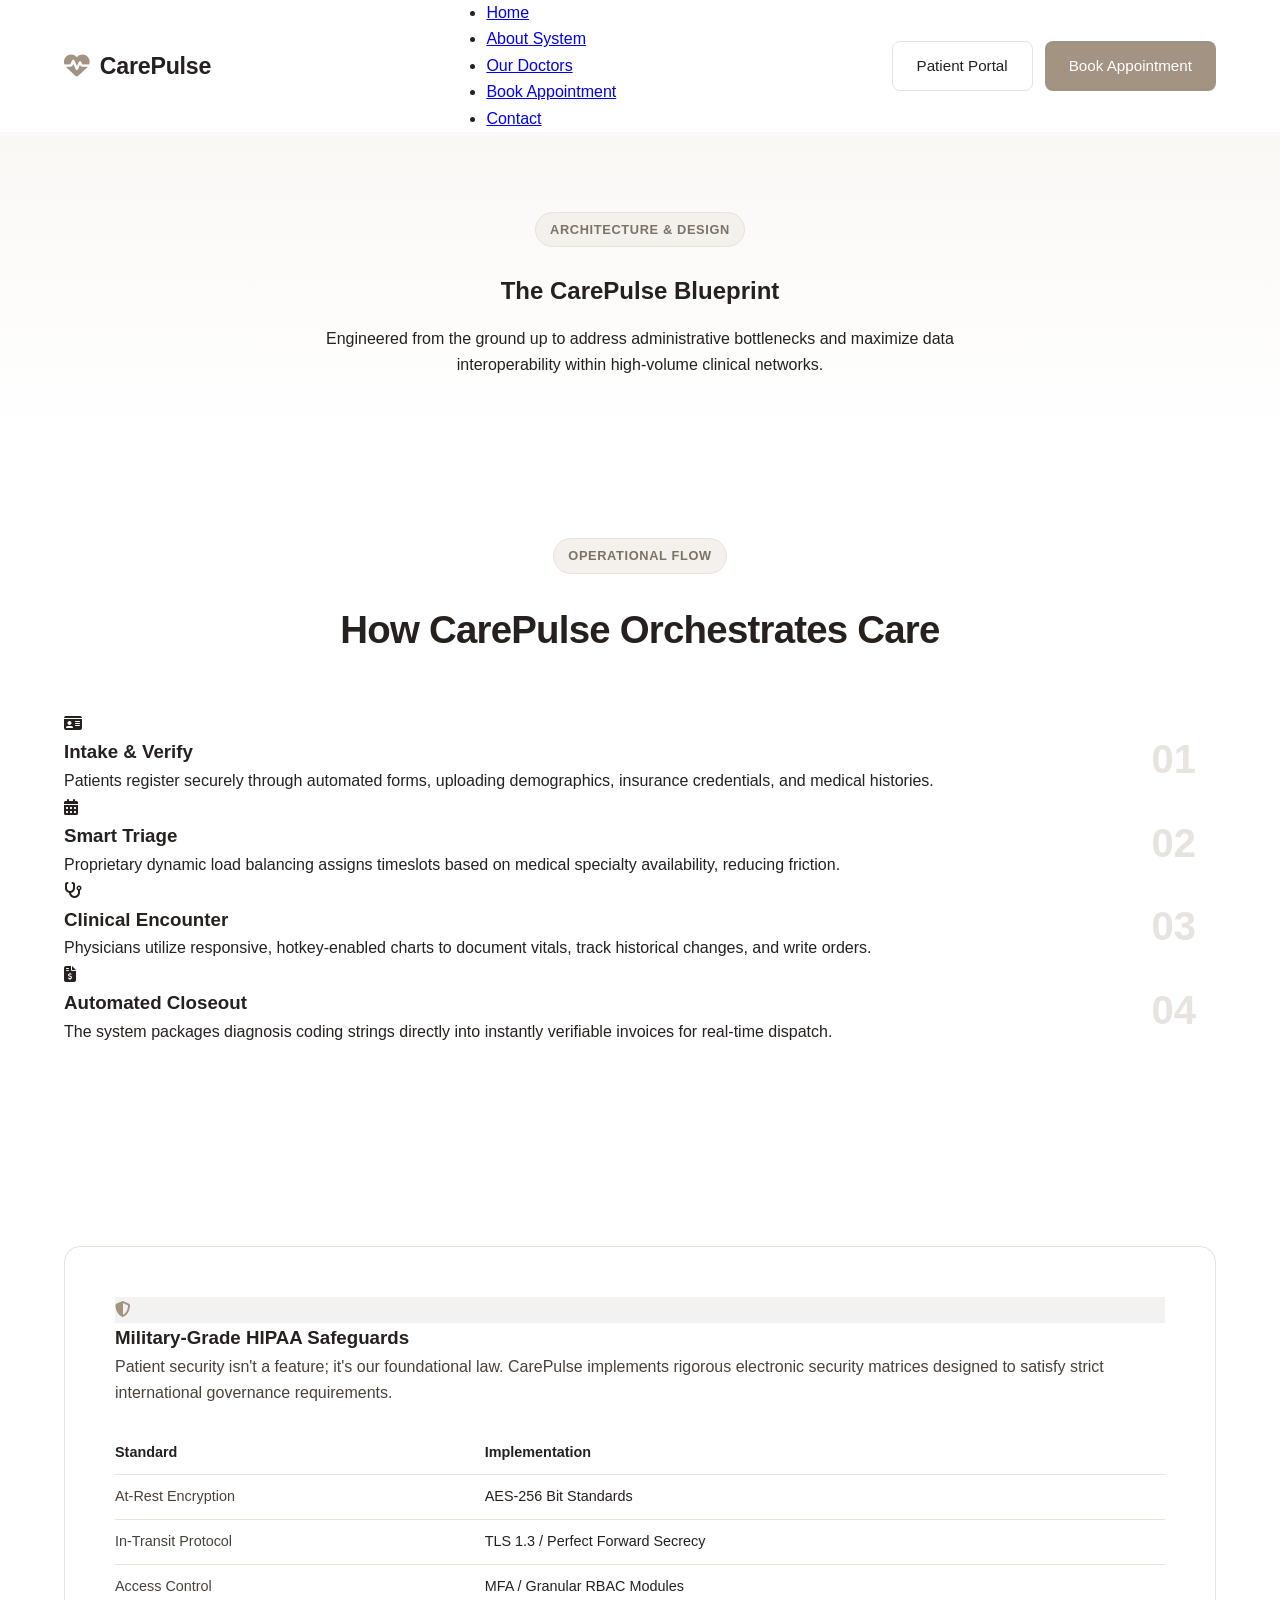
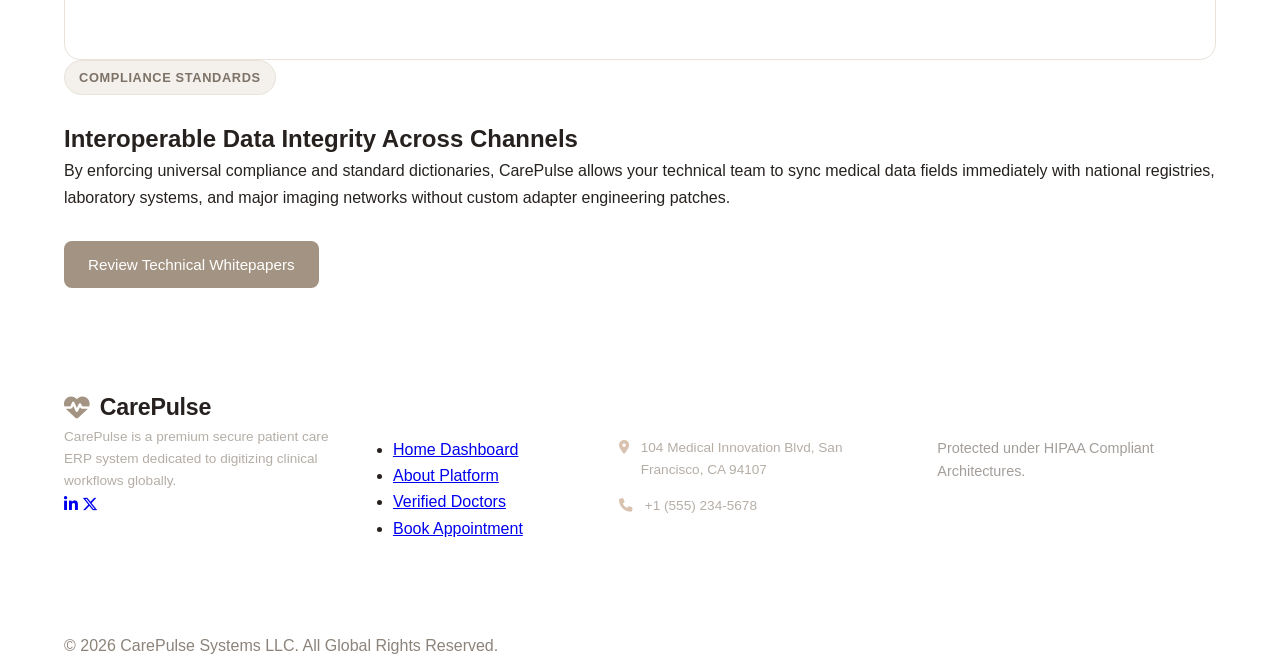
==== about.html @ c85071f4 "first commit" ====
<!DOCTYPE html>
<html lang="en">
<head>
    <meta charset="UTF-8">
    <meta name="viewport" content="width=device-width, initial-scale=1.0">
    <title>About CarePulse | Enterprise Health Ecosystem Architecture</title>
    <link rel="stylesheet" href="style.css">
    <link rel="stylesheet" href="https://cdnjs.cloudflare.com/ajax/libs/font-awesome/6.4.0/css/all.min.css">
    <link href="https://fonts.googleapis.com/css2?family=Inter:wght@300;400;500;600;700&display=swap" rel="stylesheet">
</head>
<body>

    <!-- SITE HEADER -->
    <header class="site-header">
        <div class="container header-container">
            <div class="logo">
                <i class="fa-solid fa-heart-pulse pulse-icon"></i>
                <span>Care<span class="accent-text">Pulse</span></span>
            </div>
            <nav class="main-nav">
                <ul>
                    <li><a href="index.html">Home</a></li>
                    <li><a href="about.html" class="active">About System</a></li>
                    <li><a href="doctors.html">Our Doctors</a></li>
                    <li><a href="appointment.html">Book Appointment</a></li>
                    <li><a href="contact.html">Contact</a></li>
                </ul>
            </nav>
            <div class="header-cta">
                <a href="appointment.html" class="btn btn-outline">Patient Portal</a>
                <a href="appointment.html" class="btn btn-primary">Book Appointment</a>
            </div>
        </div>
    </header>

    <main>
        <!-- INNER BREADCRUMB HERO -->
        <section class="hero-section" style="padding: 80px 0 60px 0; min-height: auto; text-align: center;">
            <div class="container">
                <span class="badge">Architecture & Design</span>
                <h1 style="margin-bottom: 15px;">The CarePulse Blueprint</h1>
                <p style="max-width: 700px; margin: 0 auto;">Engineered from the ground up to address administrative bottlenecks and maximize data interoperability within high-volume clinical networks.</p>
            </div>
        </section>

        <!-- SYSTEM PROCESS SEQUENCE -->
        <section class="about-section">
            <div class="container">
                <div class="section-header" style="text-align: center; margin-bottom: 50px;">
                    <span class="badge">Operational Flow</span>
                    <h2>How CarePulse Orchestrates Care</h2>
                </div>
                
                <div class="features-grid" style="grid-template-columns: repeat(4, 1fr); gap: 24px;">
                    <div class="feature-card" style="position: relative;">
                        <div style="font-size: 2.5rem; font-weight: 700; color: var(--primary); opacity: 0.25; position: absolute; top: 15px; right: 20px;">01</div>
                        <div class="feature-icon"><i class="fa-solid fa-id-card"></i></div>
                        <h3>Intake & Verify</h3>
                        <p>Patients register securely through automated forms, uploading demographics, insurance credentials, and medical histories.</p>
                    </div>
                    <div class="feature-card" style="position: relative;">
                        <div style="font-size: 2.5rem; font-weight: 700; color: var(--primary); opacity: 0.25; position: absolute; top: 15px; right: 20px;">02</div>
                        <div class="feature-icon"><i class="fa-solid fa-calendar-days"></i></div>
                        <h3>Smart Triage</h3>
                        <p>Proprietary dynamic load balancing assigns timeslots based on medical specialty availability, reducing friction.</p>
                    </div>
                    <div class="feature-card" style="position: relative;">
                        <div style="font-size: 2.5rem; font-weight: 700; color: var(--primary); opacity: 0.25; position: absolute; top: 15px; right: 20px;">03</div>
                        <div class="feature-icon"><i class="fa-solid fa-stethoscope"></i></div>
                        <h3>Clinical Encounter</h3>
                        <p>Physicians utilize responsive, hotkey-enabled charts to document vitals, track historical changes, and write orders.</p>
                    </div>
                    <div class="feature-card" style="position: relative;">
                        <div style="font-size: 2.5rem; font-weight: 700; color: var(--primary); opacity: 0.25; position: absolute; top: 15px; right: 20px;">04</div>
                        <div class="feature-icon"><i class="fa-solid fa-file-invoice-dollar"></i></div>
                        <h3>Automated Closeout</h3>
                        <p>The system packages diagnosis coding strings directly into instantly verifiable invoices for real-time dispatch.</p>
                    </div>
                </div>
            </div>
        </section>

        <!-- SECURITY & COMPLIANCE FEATURE SECTION -->
        <section class="features-section" style="background-color: var(--light);">
            <div class="container about-container" style="align-items: center;">
                <div class="feature-card" style="background: var(--white); padding: 50px; border-radius: 16px; border: 1px solid var(--border-color);">
                    <div class="feature-icon" style="background: rgba(142, 128, 116, 0.1); color: var(--primary);"><i class="fa-solid fa-shield-halved"></i></div>
                    <h3>Military-Grade HIPAA Safeguards</h3>
                    <p style="margin-bottom: 24px; color: var(--secondary);">Patient security isn't a feature; it's our foundational law. CarePulse implements rigorous electronic security matrices designed to satisfy strict international governance requirements.</p>
                    <table style="width: 100%; border-collapse: collapse; text-align: left; font-size: 0.9rem;">
                        <tr style="border-bottom: 1px solid var(--border-color);">
                            <th style="padding: 10px 0; font-weight: 600; color: var(--dark);">Standard</th>
                            <th style="padding: 10px 0; font-weight: 600; color: var(--dark);">Implementation</th>
                        </tr>
                        <tr style="border-bottom: 1px solid var(--border-color);">
                            <td style="padding: 10px 0; color: var(--secondary);">At-Rest Encryption</td>
                            <td style="padding: 10px 0; font-weight: 500;">AES-256 Bit Standards</td>
                        </tr>
                        <tr style="border-bottom: 1px solid var(--border-color);">
                            <td style="padding: 10px 0; color: var(--secondary);">In-Transit Protocol</td>
                            <td style="padding: 10px 0; font-weight: 500;">TLS 1.3 / Perfect Forward Secrecy</td>
                        </tr>
                        <tr>
                            <td style="padding: 10px 0; color: var(--secondary);">Access Control</td>
                            <td style="padding: 10px 0; font-weight: 500;">MFA / Granular RBAC Modules</td>
                        </tr>
                    </table>
                </div>
                <div class="about-content">
                    <span class="badge">Compliance Standards</span>
                    <h2>Interoperable Data Integrity Across Channels</h2>
                    <p>By enforcing universal compliance and standard dictionaries, CarePulse allows your technical team to sync medical data fields immediately with national registries, laboratory systems, and major imaging networks without custom adapter engineering patches.</p>
                    <div style="margin-top: 30px;">
                        <a href="contact.html" class="btn btn-primary">Review Technical Whitepapers</a>
                    </div>
                </div>
            </div>
        </section>
    </main>

    <!-- FOOTER -->
    <footer class="site-footer">
        <div class="container footer-grid">
            <div class="footer-col brand-col">
                <div class="logo"><i class="fa-solid fa-heart-pulse"></i><span>Care<span class="accent-text">Pulse</span></span></div>
                <p class="footer-desc">CarePulse is a premium secure patient care ERP system dedicated to digitizing clinical workflows globally.</p>
                <div class="social-links">
                    <a href="https://linkedin.com" target="_blank"><i class="fa-brands fa-linkedin-in"></i></a>
                    <a href="https://twitter.com" target="_blank"><i class="fa-brands fa-x-twitter"></i></a>
                </div>
            </div>
            <div class="footer-col">
                <h3>Quick Links</h3>
                <ul class="footer-links">
                    <li><a href="index.html">Home Dashboard</a></li>
                    <li><a href="about.html">About Platform</a></li>
                    <li><a href="doctors.html">Verified Doctors</a></li>
                    <li><a href="appointment.html">Book Appointment</a></li>
                </ul>
            </div>
            <div class="footer-col contact-col">
                <h3>Corporate Address</h3>
                <ul class="contact-info">
                    <li><i class="fa-solid fa-location-dot"></i><span>104 Medical Innovation Blvd, San Francisco, CA 94107</span></li>
                    <li><i class="fa-solid fa-phone"></i><span>+1 (555) 234-5678</span></li>
                </ul>
            </div>
            <div class="footer-col">
                <h3>System Updates</h3>
                <p style="font-size: 0.9rem; color: #a39e9a; line-height: 1.6;">Protected under HIPAA Compliant Architectures.</p>
            </div>
        </div>
        <div class="footer-bottom"><div class="container footer-bottom-container"><p>&copy; 2026 CarePulse Systems LLC. All Global Rights Reserved.</p></div></div>
    </footer>

</body>
</html>
---- style.css ----
/* 
========================================================================
   CAREPULSE SYSTEM - PROFESSIONAL EXTERNAL STYLING
   PALETTE: Premium Greige, Oatmeal, & Soft Nude Accent
========================================================================
*/

/* --- Root Variables for Greige & Nude Palette --- */
:root {
    --primary: #a39382;            /* Sophisticated Warm Greige / Stone */
    --primary-light: #f4f0eb;      /* Soft Oatmeal / Pale Nude background tint */
    --secondary: #4a413a;          /* Deep Walnut Charcoal for grounding & contrast */
    --secondary-light: #faf8f5;    /* Pristine Linen Off-White */
    --nude-accent: #d9c3b0;        /* Warm Flesh / Sand Nude for premium highlights */
    --dark: #26211e;               /* Rich Espresso Dark for ultra-readable text */
    --light: #ffffff;              /* Pure White background */
    --gray-bg: #fbfaf8;            /* Softly tinted background */
    --text-muted: #7c7267;         /* Ash-greige for beautiful body text */
    --border-color: #e8e2db;       /* Subtle, clean layout borders */
    --shadow: 0 12px 40px rgba(74, 65, 58, 0.04); /* Soft, elegant shadow depth */
    --transition: all 0.35s cubic-bezier(0.25, 1, 0.5, 1); /* Silk-smooth animations */
}

/* --- Base Resets & Typography --- */
* {
    margin: 0;
    padding: 0;
    box-sizing: border-box;
}

html {
    scroll-behavior: smooth;
    font-family: -apple-system, BlinkMacSystemFont, 'Segoe UI', Roboto, Helvetica, Arial, sans-serif;
    color: var(--dark);
    background-color: var(--light);
    -webkit-font-smoothing: antialiased;
}

body {
    line-height: 1.65;
}

.container {
    width: 100%;
    max-width: 1200px;
    margin: 0 auto;
    padding: 0 24px;
}

.text-center { text-align: center; }

/* --- Buttons Styles --- */
.btn {
    display: inline-flex;
    align-items: center;
    gap: 8px;
    padding: 11px 24px;
    border-radius: 8px;
    font-weight: 500;
    font-size: 0.95rem;
    text-decoration: none;
    transition: var(--transition);
    cursor: pointer;
    border: none;
}

.btn-primary {
    background-color: var(--primary);
    color: var(--light);
}
.btn-primary:hover {
    background-color: var(--secondary);
    transform: translateY(-2px);
    box-shadow: 0 5px 15px rgba(74, 65, 58, 0.15);
}

.btn-secondary {
    background-color: var(--primary-light);
    color: var(--secondary);
}
.btn-secondary:hover {
    background-color: var(--nude-accent);
    color: var(--dark);
    transform: translateY(-2px);
}

.btn-outline {
    border: 1px solid var(--border-color);
    background: transparent;
    color: var(--dark);
}
.btn-outline:hover {
    background: var(--primary-light);
    border-color: var(--primary);
}

.btn-lg {
    padding: 14px 32px;
    font-size: 1.05rem;
}

/* --- Global Section Utilities --- */
section {
    padding: 100px 0;
}
.section-header h2 {
    font-size: 2.4rem;
    font-weight: 600;
    letter-spacing: -0.02em;
    color: var(--dark);
    margin-bottom: 14px;
}
.section-header .subtitle {
    max-width: 600px;
    margin: 0 auto 60px auto;
    color: var(--text-muted);
    font-size: 1.05rem;
}

/* ==========================================
   1. HEADER SECTION
========================================== */
.main-header {
    background-color: rgba(255, 255, 255, 0.95);
    backdrop-filter: blur(8px);
    border-bottom: 1px solid var(--border-color);
    position: sticky;
    top: 0;
    z-index: 1000;
    padding: 16px 0;
}

.header-container {
    display: flex;
    justify-content: space-between;
    align-items: center;
}

.logo {
    display: flex;
    align-items: center;
    gap: 10px;
    font-size: 1.45rem;
    font-weight: 600;
    letter-spacing: -0.01em;
    color: var(--dark);
}
.logo i {
    color: var(--primary);
    font-size: 1.6rem;
}
.logo .highlight {
    color: var(--nude-accent);
}

.navbar {
    display: flex;
    gap: 32px;
}
.navbar a {
    text-decoration: none;
    color: var(--text-muted);
    font-weight: 500;
    font-size: 0.95rem;
    transition: var(--transition);
}
.navbar a:hover, .navbar a.active {
    color: var(--dark);
}

.header-cta {
    display: flex;
    gap: 12px;
}

/* ==========================================
   2. HERO SECTION (Richly Animated CSS Visuals)
========================================== */
.hero-section {
    background: linear-gradient(180deg, var(--secondary-light) 0%, var(--light) 100%);
    padding: 110px 0;
    overflow: hidden;
}

.hero-grid {
    display: grid;
    grid-template-columns: 1.05fr 0.95fr;
    align-items: center;
    gap: 50px;
}

.badge {
    background-color: var(--primary-light);
    color: var(--text-muted);
    border: 1px solid var(--border-color);
    padding: 6px 14px;
    border-radius: 30px;
    font-size: 0.8rem;
    font-weight: 600;
    letter-spacing: 0.05em;
    text-transform: uppercase;
    display: inline-block;
    margin-bottom: 24px;
}

.hero-content h1 {
    font-size: 3.2rem;
    font-weight: 700;
    line-height: 1.15;
    letter-spacing: -0.03em;
    color: var(--dark);
    margin-bottom: 24px;
}

.hero-content p {
    font-size: 1.1rem;
    color: var(--text-muted);
    margin-bottom: 40px;
    max-width: 500px;
}

.hero-actions {
    display: flex;
    gap: 14px;
}

/* --- Complex Vector Medical Canvas Styling --- */
.animated-graphic-container {
    position: relative;
    width: 100%;
    height: 440px;
    display: flex;
    justify-content: center;
    align-items: center;
    background-color: var(--secondary-light);
    border-radius: 24px;
    border: 1px solid var(--border-color);
    overflow: hidden;
}

/* Diagnostic Radial Target Grid */
.circle-bg {
    position: absolute;
    width: 300px;
    height: 300px;
    background: radial-gradient(circle, rgba(163,147,130,0.15) 0%, transparent 70%);
    border-radius: 50%;
    animation: pulseBg 4s infinite ease-in-out;
}

/* Orbiting Ring 1: Telehealth Rotation Matrix */
.circle-orbit-1 {
    position: absolute;
    width: 220px;
    height: 220px;
    border: 1px dashed var(--nude-accent);
    border-radius: 50%;
    animation: spinClockwise 25s linear infinite;
}

/* Orbiting Ring 2: Core Medical Scanning Interface Boundaries */
.circle-orbit-2 {
    position: absolute;
    width: 360px;
    height: 360px;
    border: 1px solid rgba(163,147,130,0.12);
    border-radius: 50%;
    animation: spinCounterClockwise 35s linear infinite;
}

/* Centerpiece Clinical Icon Node */
.main-graphic-icon {
    font-size: 7.5rem;
    color: var(--primary);
    z-index: 5;
    filter: drop-shadow(0 12px 24px rgba(74, 65, 58, 0.12));
    animation: floatMain 6s infinite ease-in-out;
}

/* Pure CSS Heartbeat Pulse-Wave Tracker Component */
.animated-graphic-container::before {
    content: "";
    position: absolute;
    width: 140px;
    height: 60px;
    bottom: 30px;
    left: 30px;
    opacity: 0.25;
    background: linear-gradient(90deg, transparent 0%, var(--primary) 50%, transparent 100%);
    background-size: 200% 100%;
    clip-path: polygon(0% 50%, 20% 50%, 30% 20%, 40% 80%, 50% 40%, 55% 50%, 70% 50%, 80% 10%, 90% 90%, 100% 50%);
    animation: pulseWave 3s infinite linear;
    z-index: 2;
}

/* Clinical Analytics Overlay Card 1 */
.floating-card {
    position: absolute;
    background: var(--light);
    padding: 14px 20px;
    border-radius: 12px;
    border: 1px solid var(--border-color);
    box-shadow: var(--shadow);
    display: flex;
    align-items: center;
    gap: 14px;
    z-index: 10;
}
.floating-card h4 { font-size: 0.9rem; font-weight: 600; color: var(--dark); }
.floating-card p { font-size: 0.75rem; color: var(--text-muted); }
.floating-card i {
    font-size: 1.3rem;
    padding: 10px;
    border-radius: 8px;
}

.card-1 {
    top: 40px;
    left: 20px;
    animation: floatCard1 5s infinite ease-in-out;
}
.card-1 i { background-color: var(--primary-light); color: var(--primary); }

/* Vitals Monitoring Overlay Card 2 */
.card-2 {
    bottom: 40px;
    right: 20px;
    animation: floatCard2 5.5s infinite ease-in-out;
}
.card-2 i { background-color: #f5ece3; color: var(--secondary); }

/* Decorative Target Alignment Crosshairs */
.graphic-dot {
    position: absolute;
    width: 10px;
    height: 10px;
    background-color: var(--nude-accent);
    border-radius: 50%;
    top: 25%;
    right: 25%;
    animation: floatCard1 4s infinite ease-in-out alternate;
}

/* ==========================================
   3. ABOUT SECTION
========================================== */
.about-section { background-color: var(--light); }
.about-grid {
    display: grid;
    grid-template-columns: repeat(3, 1fr);
    gap: 32px;
}
.about-card {
    background-color: var(--secondary-light);
    padding: 45px 35px;
    border-radius: 12px;
    transition: var(--transition);
    border: 1px solid transparent;
}
.about-card:hover {
    transform: translateY(-5px);
    background-color: var(--light);
    border-color: var(--border-color);
    box-shadow: var(--shadow);
}
.icon-box {
    width: 54px;
    height: 54px;
    background-color: var(--primary-light);
    color: var(--primary);
    display: flex;
    align-items: center;
    justify-content: center;
    border-radius: 8px;
    font-size: 1.35rem;
    margin-bottom: 24px;
}
.about-card h3 { margin-bottom: 12px; font-size: 1.25rem; font-weight: 600; }
.about-card p { color: var(--text-muted); font-size: 0.95rem; }

/* ==========================================
   4. CORE FEATURES SECTION
========================================== */
.features-section { background-color: var(--gray-bg); }
.features-wrapper {
    display: grid;
    grid-template-columns: 1fr 1fr;
    gap: 60px;
    align-items: center;
}
.features-text h2 { font-size: 2.25rem; margin-bottom: 15px; }
.features-text p { color: var(--text-muted); margin-bottom: 30px; }

.feature-list { list-style: none; }
.feature-list li {
    display: flex;
    gap: 15px;
    margin-bottom: 25px;
    font-size: 0.95rem;
}
.feature-list li i {
    color: var(--primary);
    font-size: 1.2rem;
    margin-top: 4px;
}

.features-display {
    background-color: var(--light);
    border-radius: 14px;
    padding: 40px;
    border: 1px solid var(--border-color);
    box-shadow: var(--shadow);
}
.tech-stack-box h3 { font-size: 1.15rem; margin-bottom: 20px; font-weight: 600; }
.ui-mockup {
    background-color: var(--secondary-light);
    border-radius: 6px;
    padding: 24px;
    border: 1px solid var(--border-color);
}
.mock-row {
    display: flex;
    justify-content: space-between;
    margin-bottom: 15px;
    font-size: 0.9rem;
    font-weight: 500;
}
.mock-badge {
    font-size: 0.75rem;
    padding: 2px 8px;
    border-radius: 4px;
}
.mock-badge.success { background-color: var(--primary-light); color: var(--primary); font-weight: 600; }
.mock-line {
    height: 6px;
    background-color: #ece6df;
    border-radius: 3px;
    margin-bottom: 12px;
}
.mock-line.short { width: 55%; margin-bottom: 24px; }
.mock-buttons { display: flex; gap: 8px; }
.m-btn {
    font-size: 0.75rem;
    padding: 5px 12px;
    border-radius: 4px;
    background: var(--border-color);
    color: var(--dark);
}

/* ==========================================
   5. SPECIALTIES DEPARTMENTS SECTION
========================================== */
.dept-section { background-color: var(--light); }
.dept-grid {
    display: grid;
    grid-template-columns: repeat(4, 1fr);
    gap: 24px;
}
.dept-box {
    padding: 30px 24px;
    background-color: var(--secondary-light);
    border-radius: 8px;
    border: 1px solid transparent;
    transition: var(--transition);
}
.dept-box:hover {
    background-color: var(--light);
    border-color: var(--border-color);
    box-shadow: var(--shadow);
}
.dept-box i {
    font-size: 1.6rem;
    color: var(--primary);
    margin-bottom: 16px;
}
.dept-box h3 { font-size: 1.1rem; margin-bottom: 8px; font-weight: 600; }
.dept-box p { font-size: 0.85rem; color: var(--text-muted); }

/* ==========================================
   6. IMPACT STATS SECTION
========================================== */
.stats-section {
    background-color: var(--secondary);
    color: var(--light);
    padding: 75px 0;
}
.stats-grid {
    display: grid;
    grid-template-columns: repeat(4, 1fr);
    text-align: center;
    gap: 30px;
}
.stat-item h3 { font-size: 2.6rem; font-weight: 500; letter-spacing: -0.02em; margin-bottom: 4px; color: var(--nude-accent); }
.stat-item p { font-size: 0.9rem; opacity: 0.85; }

/* ==========================================
   7. PORTAL LOGIN SECTION
========================================== */
.portal-section { background-color: var(--light); }
.portal-grid {
    display: grid;
    grid-template-columns: 1fr 1fr;
    gap: 32px;
}
.portal-card {
    padding: 50px;
    border-radius: 12px;
    border: 1px solid var(--border-color);
}
.secure-patient {
    background-color: var(--secondary-light);
    color: var(--dark);
}
.secure-staff {
    background-color: var(--primary-light);
    color: var(--dark);
}
.portal-card h2 { margin-bottom: 12px; font-size: 1.6rem; font-weight: 600; }
.portal-card p { margin-bottom: 28px; color: var(--text-muted); font-size: 0.95rem; }

/* ==========================================
   8. TESTIMONIALS SECTION
========================================== */
.testimonial-section { background-color: var(--gray-bg); }
.testimonial-grid {
    display: grid;
    grid-template-columns: 1fr 1fr;
    gap: 32px;
}
.testimonial-card {
    background-color: var(--light);
    padding: 40px;
    border-radius: 8px;
    border: 1px solid var(--border-color);
}
.testimonial-card .quote {
    font-size: 1rem;
    margin-bottom: 24px;
    color: var(--dark);
}
.user-details h4 { font-size: 1rem; font-weight: 600; }
.user-details p { font-size: 0.85rem; color: var(--text-muted); }

/* ==========================================
   9. CTA APPOINTMENT BOOKING SECTION
========================================== */
.cta-booking-section {
    background-color: var(--light);
    padding: 100px 0;
}
.cta-inner h2 { font-size: 2.3rem; margin-bottom: 14px; font-weight: 600; }
.cta-inner p { max-width: 600px; margin: 0 auto 36px auto; color: var(--text-muted); }
.cta-buttons { display: flex; justify-content: center; gap: 15px; }
.btn-outline-white {
    border: 1px solid var(--primary);
    color: var(--primary);
}
.btn-outline-white:hover {
    background-color: var(--primary-light);
}

/* ==========================================
   10. COMPULSORY FOOTER SYSTEM
========================================== */
.main-footer {
    background-color: var(--secondary);
    color: #dfdcd8;
    padding: 85px 0 40px 0;
    font-size: 0.9rem;
}
.footer-grid {
    display: grid;
    grid-template-columns: 1.4fr 0.9fr 1.35fr 1.35fr;
    gap: 40px;
    margin-bottom: 60px;
}
.footer-col h3 {
    color: var(--light);
    margin-bottom: 22px;
    font-size: 1rem;
    font-weight: 600;
}

.description-col .logo { color: var(--light); margin-bottom: 16px; }
.footer-desc { color: #b5aea7; line-height: 1.6; font-size: 0.85rem; }

.links-col ul { list-style: none; }
.links-col ul li { margin-bottom: 10px; }
.links-col ul li a {
    color: #b5aea7;
    text-decoration: none;
    transition: var(--transition);
}
.links-col ul li a:hover { color: var(--light); }

.contact-info { list-style: none; }
.contact-info li {
    display: flex;
    gap: 12px;
    margin-bottom: 14px;
    color: #b5aea7;
    font-size: 0.85rem;
}
.contact-info li i { color: var(--nude-accent); margin-top: 4px; }

.social-col p { color: #b5aea7; margin-bottom: 15px; font-size: 0.85rem; }
.social-icons { display: flex; gap: 10px; }
.social-icons a {
    width: 36px;
    height: 36px;
    background-color: rgba(255, 255, 255, 0.05);
    color: #dfdcd8;
    display: flex;
    align-items: center;
    justify-content: center;
    border-radius: 6px;
    text-decoration: none;
    transition: var(--transition);
}
.social-icons a:hover {
    background-color: var(--primary);
    color: var(--light);
}

.footer-bottom {
    border-top: 1px solid rgba(255, 255, 255, 0.06);
    padding-top: 30px;
    color: #8c837a;
    font-size: 0.8------rem;
}

/* ==========================================
   CSS KEYFRAME ANIMATIONS
========================================== */
@keyframes pulseBg {
    0%, 100% { transform: scale(1); opacity: 0.6; }
    50% { transform: scale(1.08); opacity: 0.9; }
}

@keyframes spinClockwise {
    0% { transform: rotate(0deg); }
    100% { transform: rotate(360deg); }
}

@keyframes spinCounterClockwise {
    0% { transform: rotate(360deg); }
    100% { transform: rotate(0deg); }
}

@keyframes floatMain {
    0%, 100% { transform: translateY(0); }
    50% { transform: translateY(-12px); }
}

@keyframes floatCard1 {
    0%, 100% { transform: translateY(0) translateX(0); }
    50% { transform: translateY(-8px) translateX(4px); }
}

@keyframes floatCard2 {
    0%, 100% { transform: translateY(0) translateX(0); }
    50% { transform: translateY(8px) translateX(-4px); }
}

@keyframes pulseWave {
    0% { background-position: 200% 0; }
    100% { background-position: -200% 0; }
}

/* ==========================================
   RESPONSIVE DESIGN (MOBILE MEDIA QUERIES)
========================================== */
@media (max-width: 992px) {
    .hero-grid, .features-wrapper, .portal-grid, .testimonial-grid {
        grid-template-columns: 1fr;
    }
    .about-grid, .dept-grid, .footer-grid { grid-template-columns: repeat(2, 1fr); }
    .navbar, .header-cta { display: none; }
}

@media (max-width: 576px) {
    .about-grid, .dept-grid, .footer-grid, .stats-grid { grid-template-columns: 1fr; }
    .hero-content h1 { font-size: 2.3rem; }
}
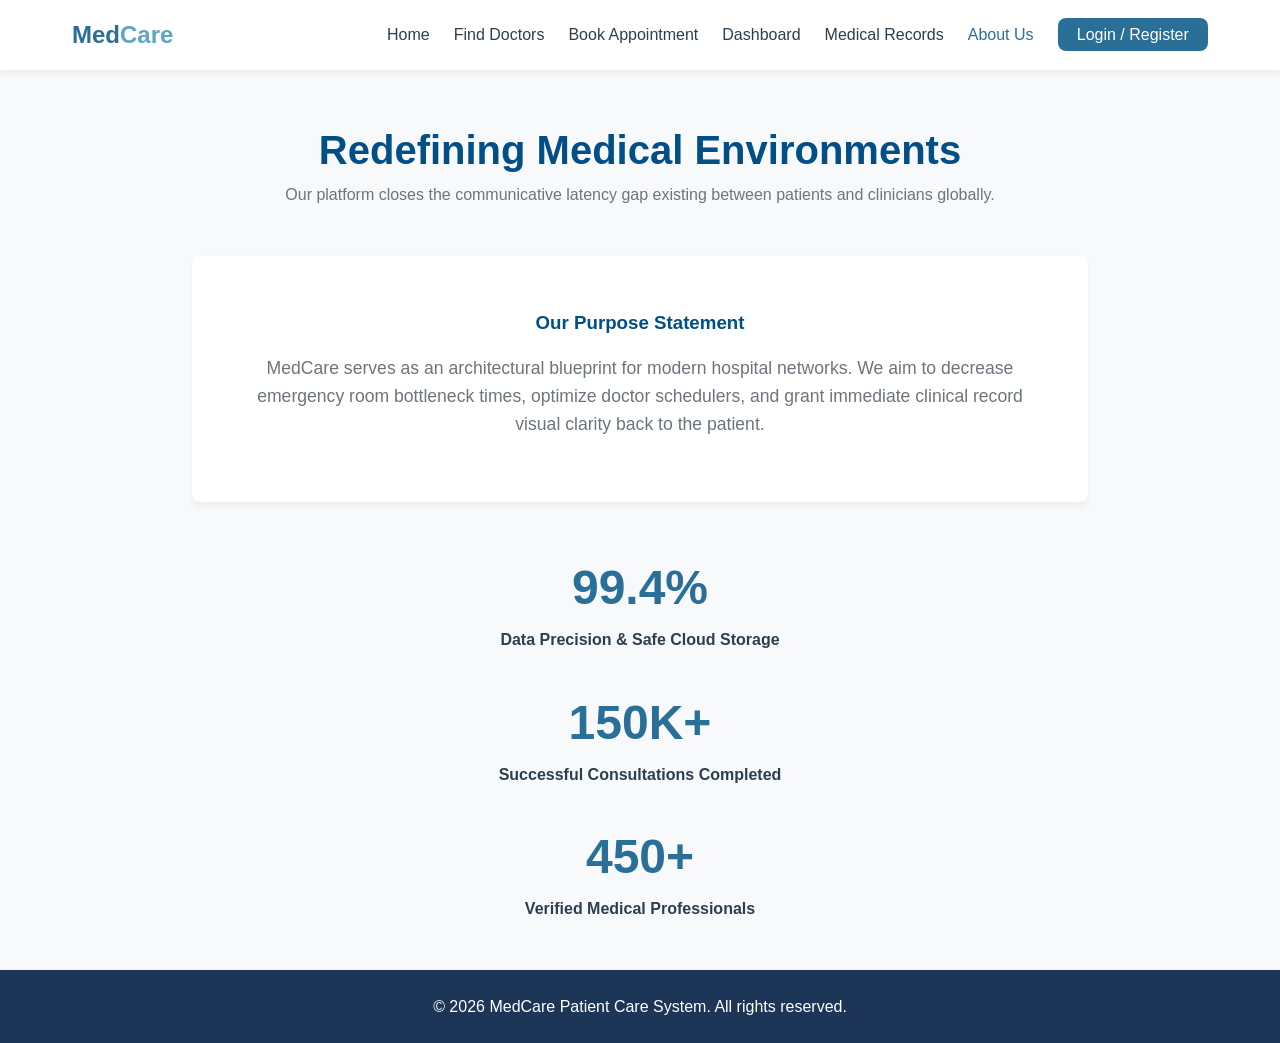
==== commit 512db479: "test" ====
--- a/about.html
+++ b/about.html
@@ -3,154 +3,57 @@
 <head>
     <meta charset="UTF-8">
     <meta name="viewport" content="width=device-width, initial-scale=1.0">
-    <title>About CarePulse | Enterprise Health Ecosystem Architecture</title>
+    <title>About Our Ecosystem | MedCare</title>
     <link rel="stylesheet" href="style.css">
-    <link rel="stylesheet" href="https://cdnjs.cloudflare.com/ajax/libs/font-awesome/6.4.0/css/all.min.css">
-    <link href="https://fonts.googleapis.com/css2?family=Inter:wght@300;400;500;600;700&display=swap" rel="stylesheet">
 </head>
 <body>
 
-    <!-- SITE HEADER -->
-    <header class="site-header">
-        <div class="container header-container">
-            <div class="logo">
-                <i class="fa-solid fa-heart-pulse pulse-icon"></i>
-                <span>Care<span class="accent-text">Pulse</span></span>
+    <header>
+        <nav class="navbar">
+            <div class="logo"><a href="index.html">Med<span>Care</span></a></div>
+            <ul class="nav-links">
+                <li><a href="index.html">Home</a></li>
+                <li><a href="doctors.html">Find Doctors</a></li>
+                <li><a href="appointment.html">Book Appointment</a></li>
+                <li><a href="dashboard.html">Dashboard</a></li>
+                <li><a href="emr.html">Medical Records</a></li>
+                <li><a href="about.html" class="active">About Us</a></li>
+                <li><a href="login.html" class="cta-btn">Login / Register</a></li>
+            </ul>
+        </nav>
+    </header>
+
+    <main class="container">
+        <div class="page-header">
+            <h2>Redefining Medical Environments</h2>
+            <p>Our platform closes the communicative latency gap existing between patients and clinicians globally.</p>
+        </div>
+
+        <div class="card" style="margin-bottom: 3rem; text-align: center; padding: 3rem;">
+            <h3>Our Purpose Statement</h3>
+            <p style="max-width: 800px; margin: 1rem auto; color: var(--text-muted); font-size: 1.1rem;">
+                MedCare serves as an architectural blueprint for modern hospital networks. We aim to decrease emergency room bottleneck times, optimize doctor schedulers, and grant immediate clinical record visual clarity back to the patient.
+            </p>
+        </div>
+
+        <div class="grid-3" style="text-align: center;">
+            <div>
+                <h2 style="color: var(--primary-color); font-size: 3rem;">99.4%</h2>
+                <p style="font-weight: 600;">Data Precision & Safe Cloud Storage</p>
             </div>
-            <nav class="main-nav">
-                <ul>
-                    <li><a href="index.html">Home</a></li>
-                    <li><a href="about.html" class="active">About System</a></li>
-                    <li><a href="doctors.html">Our Doctors</a></li>
-                    <li><a href="appointment.html">Book Appointment</a></li>
-                    <li><a href="contact.html">Contact</a></li>
-                </ul>
-            </nav>
-            <div class="header-cta">
-                <a href="appointment.html" class="btn btn-outline">Patient Portal</a>
-                <a href="appointment.html" class="btn btn-primary">Book Appointment</a>
+            <div>
+                <h2 style="color: var(--primary-color); font-size: 3rem;">150K+</h2>
+                <p style="font-weight: 600;">Successful Consultations Completed</p>
+            </div>
+            <div>
+                <h2 style="color: var(--primary-color); font-size: 3rem;">450+</h2>
+                <p style="font-weight: 600;">Verified Medical Professionals</p>
             </div>
         </div>
-    </header>
-
-    <main>
-        <!-- INNER BREADCRUMB HERO -->
-        <section class="hero-section" style="padding: 80px 0 60px 0; min-height: auto; text-align: center;">
-            <div class="container">
-                <span class="badge">Architecture & Design</span>
-                <h1 style="margin-bottom: 15px;">The CarePulse Blueprint</h1>
-                <p style="max-width: 700px; margin: 0 auto;">Engineered from the ground up to address administrative bottlenecks and maximize data interoperability within high-volume clinical networks.</p>
-            </div>
-        </section>
-
-        <!-- SYSTEM PROCESS SEQUENCE -->
-        <section class="about-section">
-            <div class="container">
-                <div class="section-header" style="text-align: center; margin-bottom: 50px;">
-                    <span class="badge">Operational Flow</span>
-                    <h2>How CarePulse Orchestrates Care</h2>
-                </div>
-                
-                <div class="features-grid" style="grid-template-columns: repeat(4, 1fr); gap: 24px;">
-                    <div class="feature-card" style="position: relative;">
-                        <div style="font-size: 2.5rem; font-weight: 700; color: var(--primary); opacity: 0.25; position: absolute; top: 15px; right: 20px;">01</div>
-                        <div class="feature-icon"><i class="fa-solid fa-id-card"></i></div>
-                        <h3>Intake & Verify</h3>
-                        <p>Patients register securely through automated forms, uploading demographics, insurance credentials, and medical histories.</p>
-                    </div>
-                    <div class="feature-card" style="position: relative;">
-                        <div style="font-size: 2.5rem; font-weight: 700; color: var(--primary); opacity: 0.25; position: absolute; top: 15px; right: 20px;">02</div>
-                        <div class="feature-icon"><i class="fa-solid fa-calendar-days"></i></div>
-                        <h3>Smart Triage</h3>
-                        <p>Proprietary dynamic load balancing assigns timeslots based on medical specialty availability, reducing friction.</p>
-                    </div>
-                    <div class="feature-card" style="position: relative;">
-                        <div style="font-size: 2.5rem; font-weight: 700; color: var(--primary); opacity: 0.25; position: absolute; top: 15px; right: 20px;">03</div>
-                        <div class="feature-icon"><i class="fa-solid fa-stethoscope"></i></div>
-                        <h3>Clinical Encounter</h3>
-                        <p>Physicians utilize responsive, hotkey-enabled charts to document vitals, track historical changes, and write orders.</p>
-                    </div>
-                    <div class="feature-card" style="position: relative;">
-                        <div style="font-size: 2.5rem; font-weight: 700; color: var(--primary); opacity: 0.25; position: absolute; top: 15px; right: 20px;">04</div>
-                        <div class="feature-icon"><i class="fa-solid fa-file-invoice-dollar"></i></div>
-                        <h3>Automated Closeout</h3>
-                        <p>The system packages diagnosis coding strings directly into instantly verifiable invoices for real-time dispatch.</p>
-                    </div>
-                </div>
-            </div>
-        </section>
-
-        <!-- SECURITY & COMPLIANCE FEATURE SECTION -->
-        <section class="features-section" style="background-color: var(--light);">
-            <div class="container about-container" style="align-items: center;">
-                <div class="feature-card" style="background: var(--white); padding: 50px; border-radius: 16px; border: 1px solid var(--border-color);">
-                    <div class="feature-icon" style="background: rgba(142, 128, 116, 0.1); color: var(--primary);"><i class="fa-solid fa-shield-halved"></i></div>
-                    <h3>Military-Grade HIPAA Safeguards</h3>
-                    <p style="margin-bottom: 24px; color: var(--secondary);">Patient security isn't a feature; it's our foundational law. CarePulse implements rigorous electronic security matrices designed to satisfy strict international governance requirements.</p>
-                    <table style="width: 100%; border-collapse: collapse; text-align: left; font-size: 0.9rem;">
-                        <tr style="border-bottom: 1px solid var(--border-color);">
-                            <th style="padding: 10px 0; font-weight: 600; color: var(--dark);">Standard</th>
-                            <th style="padding: 10px 0; font-weight: 600; color: var(--dark);">Implementation</th>
-                        </tr>
-                        <tr style="border-bottom: 1px solid var(--border-color);">
-                            <td style="padding: 10px 0; color: var(--secondary);">At-Rest Encryption</td>
-                            <td style="padding: 10px 0; font-weight: 500;">AES-256 Bit Standards</td>
-                        </tr>
-                        <tr style="border-bottom: 1px solid var(--border-color);">
-                            <td style="padding: 10px 0; color: var(--secondary);">In-Transit Protocol</td>
-                            <td style="padding: 10px 0; font-weight: 500;">TLS 1.3 / Perfect Forward Secrecy</td>
-                        </tr>
-                        <tr>
-                            <td style="padding: 10px 0; color: var(--secondary);">Access Control</td>
-                            <td style="padding: 10px 0; font-weight: 500;">MFA / Granular RBAC Modules</td>
-                        </tr>
-                    </table>
-                </div>
-                <div class="about-content">
-                    <span class="badge">Compliance Standards</span>
-                    <h2>Interoperable Data Integrity Across Channels</h2>
-                    <p>By enforcing universal compliance and standard dictionaries, CarePulse allows your technical team to sync medical data fields immediately with national registries, laboratory systems, and major imaging networks without custom adapter engineering patches.</p>
-                    <div style="margin-top: 30px;">
-                        <a href="contact.html" class="btn btn-primary">Review Technical Whitepapers</a>
-                    </div>
-                </div>
-            </div>
-        </section>
     </main>
 
-    <!-- FOOTER -->
-    <footer class="site-footer">
-        <div class="container footer-grid">
-            <div class="footer-col brand-col">
-                <div class="logo"><i class="fa-solid fa-heart-pulse"></i><span>Care<span class="accent-text">Pulse</span></span></div>
-                <p class="footer-desc">CarePulse is a premium secure patient care ERP system dedicated to digitizing clinical workflows globally.</p>
-                <div class="social-links">
-                    <a href="https://linkedin.com" target="_blank"><i class="fa-brands fa-linkedin-in"></i></a>
-                    <a href="https://twitter.com" target="_blank"><i class="fa-brands fa-x-twitter"></i></a>
-                </div>
-            </div>
-            <div class="footer-col">
-                <h3>Quick Links</h3>
-                <ul class="footer-links">
-                    <li><a href="index.html">Home Dashboard</a></li>
-                    <li><a href="about.html">About Platform</a></li>
-                    <li><a href="doctors.html">Verified Doctors</a></li>
-                    <li><a href="appointment.html">Book Appointment</a></li>
-                </ul>
-            </div>
-            <div class="footer-col contact-col">
-                <h3>Corporate Address</h3>
-                <ul class="contact-info">
-                    <li><i class="fa-solid fa-location-dot"></i><span>104 Medical Innovation Blvd, San Francisco, CA 94107</span></li>
-                    <li><i class="fa-solid fa-phone"></i><span>+1 (555) 234-5678</span></li>
-                </ul>
-            </div>
-            <div class="footer-col">
-                <h3>System Updates</h3>
-                <p style="font-size: 0.9rem; color: #a39e9a; line-height: 1.6;">Protected under HIPAA Compliant Architectures.</p>
-            </div>
-        </div>
-        <div class="footer-bottom"><div class="container footer-bottom-container"><p>&copy; 2026 CarePulse Systems LLC. All Global Rights Reserved.</p></div></div>
+    <footer>
+        <p>&copy; 2026 MedCare Patient Care System. All rights reserved.</p>
     </footer>
 
 </body>
--- a/style.css
+++ b/style.css
@@ -1,684 +1,308 @@
-/* 
-========================================================================
-   CAREPULSE SYSTEM - PROFESSIONAL EXTERNAL STYLING
-   PALETTE: Premium Greige, Oatmeal, & Soft Nude Accent
-========================================================================
-*/
-
-/* --- Root Variables for Greige & Nude Palette --- */
+/* ==========================================================================
+   GLOBAL STYLES & VARIABLES
+   ========================================================================== */
 :root {
-    --primary: #a39382;            /* Sophisticated Warm Greige / Stone */
-    --primary-light: #f4f0eb;      /* Soft Oatmeal / Pale Nude background tint */
-    --secondary: #4a413a;          /* Deep Walnut Charcoal for grounding & contrast */
-    --secondary-light: #faf8f5;    /* Pristine Linen Off-White */
-    --nude-accent: #d9c3b0;        /* Warm Flesh / Sand Nude for premium highlights */
-    --dark: #26211e;               /* Rich Espresso Dark for ultra-readable text */
-    --light: #ffffff;              /* Pure White background */
-    --gray-bg: #fbfaf8;            /* Softly tinted background */
-    --text-muted: #7c7267;         /* Ash-greige for beautiful body text */
-    --border-color: #e8e2db;       /* Subtle, clean layout borders */
-    --shadow: 0 12px 40px rgba(74, 65, 58, 0.04); /* Soft, elegant shadow depth */
-    --transition: all 0.35s cubic-bezier(0.25, 1, 0.5, 1); /* Silk-smooth animations */
-}
-
-/* --- Base Resets & Typography --- */
+    --primary-color: #2a6f97;
+    --primary-dark: #014f86;
+    --secondary-color: #61a5c2;
+    --accent-color: #a9d6e5;
+    --text-main: #2c3e50;
+    --text-muted: #6c757d;
+    --bg-light: #f8f9fa;
+    --bg-white: #ffffff;
+    --success: #2ec4b6;
+    --danger: #e63946;
+    --border-radius: 8px;
+    --transition: all 0.3s ease;
+    --shadow: 0 4px 6px rgba(0, 0, 0, 0.05);
+}
+
 * {
     margin: 0;
     padding: 0;
     box-sizing: border-box;
-}
-
-html {
-    scroll-behavior: smooth;
-    font-family: -apple-system, BlinkMacSystemFont, 'Segoe UI', Roboto, Helvetica, Arial, sans-serif;
-    color: var(--dark);
-    background-color: var(--light);
-    -webkit-font-smoothing: antialiased;
+    font-family: 'Segoe UI', Tahoma, Geneva, Verdana, sans-serif;
 }
 
 body {
-    line-height: 1.65;
-}
-
-.container {
-    width: 100%;
-    max-width: 1200px;
-    margin: 0 auto;
-    padding: 0 24px;
-}
-
-.text-center { text-align: center; }
-
-/* --- Buttons Styles --- */
-.btn {
-    display: inline-flex;
-    align-items: center;
-    gap: 8px;
-    padding: 11px 24px;
-    border-radius: 8px;
-    font-weight: 500;
-    font-size: 0.95rem;
+    background-color: var(--bg-light);
+    color: var(--text-main);
+    line-height: 1.6;
+    display: flex;
+    flex-direction: column;
+    min-height: 100vh;
+}
+
+a {
     text-decoration: none;
-    transition: var(--transition);
-    cursor: pointer;
-    border: none;
-}
-
-.btn-primary {
-    background-color: var(--primary);
-    color: var(--light);
-}
-.btn-primary:hover {
-    background-color: var(--secondary);
-    transform: translateY(-2px);
-    box-shadow: 0 5px 15px rgba(74, 65, 58, 0.15);
-}
-
-.btn-secondary {
-    background-color: var(--primary-light);
-    color: var(--secondary);
-}
-.btn-secondary:hover {
-    background-color: var(--nude-accent);
-    color: var(--dark);
-    transform: translateY(-2px);
-}
-
-.btn-outline {
-    border: 1px solid var(--border-color);
-    background: transparent;
-    color: var(--dark);
-}
-.btn-outline:hover {
-    background: var(--primary-light);
-    border-color: var(--primary);
-}
-
-.btn-lg {
-    padding: 14px 32px;
-    font-size: 1.05rem;
-}
-
-/* --- Global Section Utilities --- */
-section {
-    padding: 100px 0;
-}
-.section-header h2 {
-    font-size: 2.4rem;
-    font-weight: 600;
-    letter-spacing: -0.02em;
-    color: var(--dark);
-    margin-bottom: 14px;
-}
-.section-header .subtitle {
-    max-width: 600px;
-    margin: 0 auto 60px auto;
-    color: var(--text-muted);
-    font-size: 1.05rem;
-}
-
-/* ==========================================
-   1. HEADER SECTION
-========================================== */
-.main-header {
-    background-color: rgba(255, 255, 255, 0.95);
-    backdrop-filter: blur(8px);
-    border-bottom: 1px solid var(--border-color);
+    color: inherit;
+}
+
+/* ==========================================================================
+   NAVIGATION BAR
+   ========================================================================== */
+header {
+    background-color: var(--bg-white);
+    box-shadow: var(--shadow);
     position: sticky;
     top: 0;
     z-index: 1000;
-    padding: 16px 0;
-}
-
-.header-container {
+}
+
+.navbar {
     display: flex;
     justify-content: space-between;
     align-items: center;
-}
-
-.logo {
+    max-width: 1200px;
+    margin: 0 auto;
+    padding: 1rem 2rem;
+}
+
+.logo a {
+    font-size: 1.5rem;
+    font-weight: 700;
+    color: var(--primary-color);
+}
+
+.logo span {
+    color: var(--secondary-color);
+}
+
+.nav-links {
+    display: flex;
+    list-style: none;
+    gap: 1.5rem;
+}
+
+.nav-links a {
+    font-weight: 500;
+    transition: var(--transition);
+}
+
+.nav-links a:hover, .nav-links a.active {
+    color: var(--primary-color);
+}
+
+.cta-btn {
+    background-color: var(--primary-color);
+    color: var(--bg-white) !important;
+    padding: 0.5rem 1.2rem;
+    border-radius: var(--border-radius);
+    transition: var(--transition);
+}
+
+.cta-btn:hover {
+    background-color: var(--primary-dark);
+}
+
+/* ==========================================================================
+   HERO SECTION (HOME)
+   ========================================================================== */
+.hero {
     display: flex;
     align-items: center;
-    gap: 10px;
-    font-size: 1.45rem;
-    font-weight: 600;
-    letter-spacing: -0.01em;
-    color: var(--dark);
-}
-.logo i {
-    color: var(--primary);
-    font-size: 1.6rem;
-}
-.logo .highlight {
-    color: var(--nude-accent);
-}
-
-.navbar {
-    display: flex;
-    gap: 32px;
-}
-.navbar a {
-    text-decoration: none;
-    color: var(--text-muted);
-    font-weight: 500;
-    font-size: 0.95rem;
-    transition: var(--transition);
-}
-.navbar a:hover, .navbar a.active {
-    color: var(--dark);
-}
-
-.header-cta {
-    display: flex;
-    gap: 12px;
-}
-
-/* ==========================================
-   2. HERO SECTION (Richly Animated CSS Visuals)
-========================================== */
-.hero-section {
-    background: linear-gradient(180deg, var(--secondary-light) 0%, var(--light) 100%);
-    padding: 110px 0;
-    overflow: hidden;
-}
-
-.hero-grid {
-    display: grid;
-    grid-template-columns: 1.05fr 0.95fr;
-    align-items: center;
-    gap: 50px;
-}
-
-.badge {
-    background-color: var(--primary-light);
-    color: var(--text-muted);
-    border: 1px solid var(--border-color);
-    padding: 6px 14px;
-    border-radius: 30px;
-    font-size: 0.8rem;
-    font-weight: 600;
-    letter-spacing: 0.05em;
-    text-transform: uppercase;
-    display: inline-block;
-    margin-bottom: 24px;
+    justify-content: space-between;
+    max-width: 1200px;
+    margin: 4rem auto;
+    padding: 0 2rem;
+    gap: 2rem;
+}
+
+.hero-content {
+    flex: 1;
 }
 
 .hero-content h1 {
-    font-size: 3.2rem;
-    font-weight: 700;
-    line-height: 1.15;
-    letter-spacing: -0.03em;
-    color: var(--dark);
-    margin-bottom: 24px;
+    font-size: 3rem;
+    color: var(--primary-dark);
+    line-height: 1.2;
+    margin-bottom: 1.5rem;
 }
 
 .hero-content p {
     font-size: 1.1rem;
     color: var(--text-muted);
-    margin-bottom: 40px;
-    max-width: 500px;
-}
-
-.hero-actions {
-    display: flex;
-    gap: 14px;
-}
-
-/* --- Complex Vector Medical Canvas Styling --- */
-.animated-graphic-container {
-    position: relative;
+    margin-bottom: 2rem;
+}
+
+.hero-buttons {
+    display: flex;
+    gap: 1rem;
+}
+
+.btn-primary {
+    background-color: var(--primary-color);
+    color: var(--bg-white);
+    padding: 0.8rem 2rem;
+    border-radius: var(--border-radius);
+    font-weight: 600;
+    border: none;
+    cursor: pointer;
+    transition: var(--transition);
+}
+
+.btn-primary:hover {
+    background-color: var(--primary-dark);
+}
+
+.btn-secondary {
+    background-color: transparent;
+    color: var(--primary-color);
+    padding: 0.8rem 2rem;
+    border-radius: var(--border-radius);
+    font-weight: 600;
+    border: 2px solid var(--primary-color);
+    cursor: pointer;
+    transition: var(--transition);
+}
+
+.btn-secondary:hover {
+    background-color: var(--primary-color);
+    color: var(--bg-white);
+}
+
+.hero-image {
+    flex: 1;
+    display: flex;
+    justify-content: center;
+}
+
+.hero-image img {
+    max-width: 100%;
+    border-radius: var(--border-radius);
+}
+
+/* ==========================================================================
+   COMMON PAGE LAYOUTS & GRID
+   ========================================================================== */
+.container {
+    max-width: 1200px;
+    margin: 3rem auto;
+    padding: 0 2rem;
+    flex: 1;
+}
+
+.page-header {
+    text-align: center;
+    margin-bottom: 3rem;
+}
+
+.page-header h2 {
+    font-size: 2.5rem;
+    color: var(--primary-dark);
+}
+
+.page-header p {
+    color: var(--text-muted);
+}
+
+.grid-3 {
+    display: grid;
+    grid-template-columns: repeat(auto-fit, minmax(300px, 1-fraction));
+    gap: 2rem;
+}
+
+/* ==========================================================================
+   CARDS & UTILITIES
+   ========================================================================== */
+.card {
+    background: var(--bg-white);
+    padding: 2rem;
+    border-radius: var(--border-radius);
+    box-shadow: var(--shadow);
+    transition: var(--transition);
+    border-top: 4px solid transparent;
+}
+
+.card:hover {
+    transform: translateY(-5px);
+    border-top-color: var(--primary-color);
+}
+
+.card h3 {
+    margin-bottom: 1rem;
+    color: var(--primary-dark);
+}
+
+/* ==========================================================================
+   FORMS (LOGIN, REGISTER, APPOINTMENTS)
+   ========================================================================== */
+.form-container {
+    max-width: 550px;
+    margin: 2rem auto;
+    background: var(--bg-white);
+    padding: 2.5rem;
+    border-radius: var(--border-radius);
+    box-shadow: var(--shadow);
+}
+
+.form-group {
+    margin-bottom: 1.5rem;
+}
+
+.form-group label {
+    display: block;
+    margin-bottom: 0.5rem;
+    font-weight: 600;
+}
+
+.form-group input, .form-group select, .form-group textarea {
     width: 100%;
-    height: 440px;
-    display: flex;
-    justify-content: center;
-    align-items: center;
-    background-color: var(--secondary-light);
-    border-radius: 24px;
-    border: 1px solid var(--border-color);
-    overflow: hidden;
-}
-
-/* Diagnostic Radial Target Grid */
-.circle-bg {
-    position: absolute;
-    width: 300px;
-    height: 300px;
-    background: radial-gradient(circle, rgba(163,147,130,0.15) 0%, transparent 70%);
-    border-radius: 50%;
-    animation: pulseBg 4s infinite ease-in-out;
-}
-
-/* Orbiting Ring 1: Telehealth Rotation Matrix */
-.circle-orbit-1 {
-    position: absolute;
-    width: 220px;
-    height: 220px;
-    border: 1px dashed var(--nude-accent);
-    border-radius: 50%;
-    animation: spinClockwise 25s linear infinite;
-}
-
-/* Orbiting Ring 2: Core Medical Scanning Interface Boundaries */
-.circle-orbit-2 {
-    position: absolute;
-    width: 360px;
-    height: 360px;
-    border: 1px solid rgba(163,147,130,0.12);
-    border-radius: 50%;
-    animation: spinCounterClockwise 35s linear infinite;
-}
-
-/* Centerpiece Clinical Icon Node */
-.main-graphic-icon {
-    font-size: 7.5rem;
-    color: var(--primary);
-    z-index: 5;
-    filter: drop-shadow(0 12px 24px rgba(74, 65, 58, 0.12));
-    animation: floatMain 6s infinite ease-in-out;
-}
-
-/* Pure CSS Heartbeat Pulse-Wave Tracker Component */
-.animated-graphic-container::before {
-    content: "";
-    position: absolute;
-    width: 140px;
-    height: 60px;
-    bottom: 30px;
-    left: 30px;
-    opacity: 0.25;
-    background: linear-gradient(90deg, transparent 0%, var(--primary) 50%, transparent 100%);
-    background-size: 200% 100%;
-    clip-path: polygon(0% 50%, 20% 50%, 30% 20%, 40% 80%, 50% 40%, 55% 50%, 70% 50%, 80% 10%, 90% 90%, 100% 50%);
-    animation: pulseWave 3s infinite linear;
-    z-index: 2;
-}
-
-/* Clinical Analytics Overlay Card 1 */
-.floating-card {
-    position: absolute;
-    background: var(--light);
-    padding: 14px 20px;
-    border-radius: 12px;
-    border: 1px solid var(--border-color);
+    padding: 0.75rem;
+    border: 1px solid #ccc;
+    border-radius: var(--border-radius);
+    outline: none;
+    font-size: 1rem;
+}
+
+.form-group input:focus, .form-group select:focus, .form-group textarea:focus {
+    border-color: var(--primary-color);
+}
+
+/* ==========================================================================
+   TABLES (DASHBOARD / EMR)
+   ========================================================================== */
+.table-responsive {
+    overflow-x: auto;
+    background: var(--bg-white);
+    padding: 1.5rem;
+    border-radius: var(--border-radius);
     box-shadow: var(--shadow);
-    display: flex;
-    align-items: center;
-    gap: 14px;
-    z-index: 10;
-}
-.floating-card h4 { font-size: 0.9rem; font-weight: 600; color: var(--dark); }
-.floating-card p { font-size: 0.75rem; color: var(--text-muted); }
-.floating-card i {
-    font-size: 1.3rem;
-    padding: 10px;
-    border-radius: 8px;
-}
-
-.card-1 {
-    top: 40px;
-    left: 20px;
-    animation: floatCard1 5s infinite ease-in-out;
-}
-.card-1 i { background-color: var(--primary-light); color: var(--primary); }
-
-/* Vitals Monitoring Overlay Card 2 */
-.card-2 {
-    bottom: 40px;
-    right: 20px;
-    animation: floatCard2 5.5s infinite ease-in-out;
-}
-.card-2 i { background-color: #f5ece3; color: var(--secondary); }
-
-/* Decorative Target Alignment Crosshairs */
-.graphic-dot {
-    position: absolute;
-    width: 10px;
-    height: 10px;
-    background-color: var(--nude-accent);
-    border-radius: 50%;
-    top: 25%;
-    right: 25%;
-    animation: floatCard1 4s infinite ease-in-out alternate;
-}
-
-/* ==========================================
-   3. ABOUT SECTION
-========================================== */
-.about-section { background-color: var(--light); }
-.about-grid {
-    display: grid;
-    grid-template-columns: repeat(3, 1fr);
-    gap: 32px;
-}
-.about-card {
-    background-color: var(--secondary-light);
-    padding: 45px 35px;
-    border-radius: 12px;
-    transition: var(--transition);
-    border: 1px solid transparent;
-}
-.about-card:hover {
-    transform: translateY(-5px);
-    background-color: var(--light);
-    border-color: var(--border-color);
-    box-shadow: var(--shadow);
-}
-.icon-box {
-    width: 54px;
-    height: 54px;
-    background-color: var(--primary-light);
-    color: var(--primary);
-    display: flex;
-    align-items: center;
-    justify-content: center;
-    border-radius: 8px;
-    font-size: 1.35rem;
-    margin-bottom: 24px;
-}
-.about-card h3 { margin-bottom: 12px; font-size: 1.25rem; font-weight: 600; }
-.about-card p { color: var(--text-muted); font-size: 0.95rem; }
-
-/* ==========================================
-   4. CORE FEATURES SECTION
-========================================== */
-.features-section { background-color: var(--gray-bg); }
-.features-wrapper {
-    display: grid;
-    grid-template-columns: 1fr 1fr;
-    gap: 60px;
-    align-items: center;
-}
-.features-text h2 { font-size: 2.25rem; margin-bottom: 15px; }
-.features-text p { color: var(--text-muted); margin-bottom: 30px; }
-
-.feature-list { list-style: none; }
-.feature-list li {
-    display: flex;
-    gap: 15px;
-    margin-bottom: 25px;
-    font-size: 0.95rem;
-}
-.feature-list li i {
-    color: var(--primary);
-    font-size: 1.2rem;
-    margin-top: 4px;
-}
-
-.features-display {
-    background-color: var(--light);
-    border-radius: 14px;
-    padding: 40px;
-    border: 1px solid var(--border-color);
-    box-shadow: var(--shadow);
-}
-.tech-stack-box h3 { font-size: 1.15rem; margin-bottom: 20px; font-weight: 600; }
-.ui-mockup {
-    background-color: var(--secondary-light);
-    border-radius: 6px;
-    padding: 24px;
-    border: 1px solid var(--border-color);
-}
-.mock-row {
-    display: flex;
-    justify-content: space-between;
-    margin-bottom: 15px;
-    font-size: 0.9rem;
-    font-weight: 500;
-}
-.mock-badge {
-    font-size: 0.75rem;
-    padding: 2px 8px;
-    border-radius: 4px;
-}
-.mock-badge.success { background-color: var(--primary-light); color: var(--primary); font-weight: 600; }
-.mock-line {
-    height: 6px;
-    background-color: #ece6df;
-    border-radius: 3px;
-    margin-bottom: 12px;
-}
-.mock-line.short { width: 55%; margin-bottom: 24px; }
-.mock-buttons { display: flex; gap: 8px; }
-.m-btn {
-    font-size: 0.75rem;
-    padding: 5px 12px;
-    border-radius: 4px;
-    background: var(--border-color);
-    color: var(--dark);
-}
-
-/* ==========================================
-   5. SPECIALTIES DEPARTMENTS SECTION
-========================================== */
-.dept-section { background-color: var(--light); }
-.dept-grid {
-    display: grid;
-    grid-template-columns: repeat(4, 1fr);
-    gap: 24px;
-}
-.dept-box {
-    padding: 30px 24px;
-    background-color: var(--secondary-light);
-    border-radius: 8px;
-    border: 1px solid transparent;
-    transition: var(--transition);
-}
-.dept-box:hover {
-    background-color: var(--light);
-    border-color: var(--border-color);
-    box-shadow: var(--shadow);
-}
-.dept-box i {
-    font-size: 1.6rem;
-    color: var(--primary);
-    margin-bottom: 16px;
-}
-.dept-box h3 { font-size: 1.1rem; margin-bottom: 8px; font-weight: 600; }
-.dept-box p { font-size: 0.85rem; color: var(--text-muted); }
-
-/* ==========================================
-   6. IMPACT STATS SECTION
-========================================== */
-.stats-section {
-    background-color: var(--secondary);
-    color: var(--light);
-    padding: 75px 0;
-}
-.stats-grid {
-    display: grid;
-    grid-template-columns: repeat(4, 1fr);
+}
+
+table {
+    width: 100%;
+    border-collapse: collapse;
+    text-align: left;
+}
+
+th, td {
+    padding: 1rem;
+    border-bottom: 1px solid #eee;
+}
+
+th {
+    background-color: var(--bg-light);
+    color: var(--primary-dark);
+}
+
+.badge {
+    padding: 0.25rem 0.6rem;
+    border-radius: 50px;
+    font-size: 0.85rem;
+    font-weight: 600;
+}
+
+.badge.success { background: #d4edda; color: #155724; }
+.badge.pending { background: #fff3cd; color: #856404; }
+
+/* ==========================================================================
+   FOOTER
+   ========================================================================== */
+footer {
+    background-color: #1d3557;
+    color: var(--bg-white);
     text-align: center;
-    gap: 30px;
-}
-.stat-item h3 { font-size: 2.6rem; font-weight: 500; letter-spacing: -0.02em; margin-bottom: 4px; color: var(--nude-accent); }
-.stat-item p { font-size: 0.9rem; opacity: 0.85; }
-
-/* ==========================================
-   7. PORTAL LOGIN SECTION
-========================================== */
-.portal-section { background-color: var(--light); }
-.portal-grid {
-    display: grid;
-    grid-template-columns: 1fr 1fr;
-    gap: 32px;
-}
-.portal-card {
-    padding: 50px;
-    border-radius: 12px;
-    border: 1px solid var(--border-color);
-}
-.secure-patient {
-    background-color: var(--secondary-light);
-    color: var(--dark);
-}
-.secure-staff {
-    background-color: var(--primary-light);
-    color: var(--dark);
-}
-.portal-card h2 { margin-bottom: 12px; font-size: 1.6rem; font-weight: 600; }
-.portal-card p { margin-bottom: 28px; color: var(--text-muted); font-size: 0.95rem; }
-
-/* ==========================================
-   8. TESTIMONIALS SECTION
-========================================== */
-.testimonial-section { background-color: var(--gray-bg); }
-.testimonial-grid {
-    display: grid;
-    grid-template-columns: 1fr 1fr;
-    gap: 32px;
-}
-.testimonial-card {
-    background-color: var(--light);
-    padding: 40px;
-    border-radius: 8px;
-    border: 1px solid var(--border-color);
-}
-.testimonial-card .quote {
-    font-size: 1rem;
-    margin-bottom: 24px;
-    color: var(--dark);
-}
-.user-details h4 { font-size: 1rem; font-weight: 600; }
-.user-details p { font-size: 0.85rem; color: var(--text-muted); }
-
-/* ==========================================
-   9. CTA APPOINTMENT BOOKING SECTION
-========================================== */
-.cta-booking-section {
-    background-color: var(--light);
-    padding: 100px 0;
-}
-.cta-inner h2 { font-size: 2.3rem; margin-bottom: 14px; font-weight: 600; }
-.cta-inner p { max-width: 600px; margin: 0 auto 36px auto; color: var(--text-muted); }
-.cta-buttons { display: flex; justify-content: center; gap: 15px; }
-.btn-outline-white {
-    border: 1px solid var(--primary);
-    color: var(--primary);
-}
-.btn-outline-white:hover {
-    background-color: var(--primary-light);
-}
-
-/* ==========================================
-   10. COMPULSORY FOOTER SYSTEM
-========================================== */
-.main-footer {
-    background-color: var(--secondary);
-    color: #dfdcd8;
-    padding: 85px 0 40px 0;
-    font-size: 0.9rem;
-}
-.footer-grid {
-    display: grid;
-    grid-template-columns: 1.4fr 0.9fr 1.35fr 1.35fr;
-    gap: 40px;
-    margin-bottom: 60px;
-}
-.footer-col h3 {
-    color: var(--light);
-    margin-bottom: 22px;
-    font-size: 1rem;
-    font-weight: 600;
-}
-
-.description-col .logo { color: var(--light); margin-bottom: 16px; }
-.footer-desc { color: #b5aea7; line-height: 1.6; font-size: 0.85rem; }
-
-.links-col ul { list-style: none; }
-.links-col ul li { margin-bottom: 10px; }
-.links-col ul li a {
-    color: #b5aea7;
-    text-decoration: none;
-    transition: var(--transition);
-}
-.links-col ul li a:hover { color: var(--light); }
-
-.contact-info { list-style: none; }
-.contact-info li {
-    display: flex;
-    gap: 12px;
-    margin-bottom: 14px;
-    color: #b5aea7;
-    font-size: 0.85rem;
-}
-.contact-info li i { color: var(--nude-accent); margin-top: 4px; }
-
-.social-col p { color: #b5aea7; margin-bottom: 15px; font-size: 0.85rem; }
-.social-icons { display: flex; gap: 10px; }
-.social-icons a {
-    width: 36px;
-    height: 36px;
-    background-color: rgba(255, 255, 255, 0.05);
-    color: #dfdcd8;
-    display: flex;
-    align-items: center;
-    justify-content: center;
-    border-radius: 6px;
-    text-decoration: none;
-    transition: var(--transition);
-}
-.social-icons a:hover {
-    background-color: var(--primary);
-    color: var(--light);
-}
-
-.footer-bottom {
-    border-top: 1px solid rgba(255, 255, 255, 0.06);
-    padding-top: 30px;
-    color: #8c837a;
-    font-size: 0.8------rem;
-}
-
-/* ==========================================
-   CSS KEYFRAME ANIMATIONS
-========================================== */
-@keyframes pulseBg {
-    0%, 100% { transform: scale(1); opacity: 0.6; }
-    50% { transform: scale(1.08); opacity: 0.9; }
-}
-
-@keyframes spinClockwise {
-    0% { transform: rotate(0deg); }
-    100% { transform: rotate(360deg); }
-}
-
-@keyframes spinCounterClockwise {
-    0% { transform: rotate(360deg); }
-    100% { transform: rotate(0deg); }
-}
-
-@keyframes floatMain {
-    0%, 100% { transform: translateY(0); }
-    50% { transform: translateY(-12px); }
-}
-
-@keyframes floatCard1 {
-    0%, 100% { transform: translateY(0) translateX(0); }
-    50% { transform: translateY(-8px) translateX(4px); }
-}
-
-@keyframes floatCard2 {
-    0%, 100% { transform: translateY(0) translateX(0); }
-    50% { transform: translateY(8px) translateX(-4px); }
-}
-
-@keyframes pulseWave {
-    0% { background-position: 200% 0; }
-    100% { background-position: -200% 0; }
-}
-
-/* ==========================================
-   RESPONSIVE DESIGN (MOBILE MEDIA QUERIES)
-========================================== */
-@media (max-width: 992px) {
-    .hero-grid, .features-wrapper, .portal-grid, .testimonial-grid {
-        grid-template-columns: 1fr;
-    }
-    .about-grid, .dept-grid, .footer-grid { grid-template-columns: repeat(2, 1fr); }
-    .navbar, .header-cta { display: none; }
-}
-
-@media (max-width: 576px) {
-    .about-grid, .dept-grid, .footer-grid, .stats-grid { grid-template-columns: 1fr; }
-    .hero-content h1 { font-size: 2.3rem; }
+    padding: 1.5rem;
+    margin-top: auto;
 }
